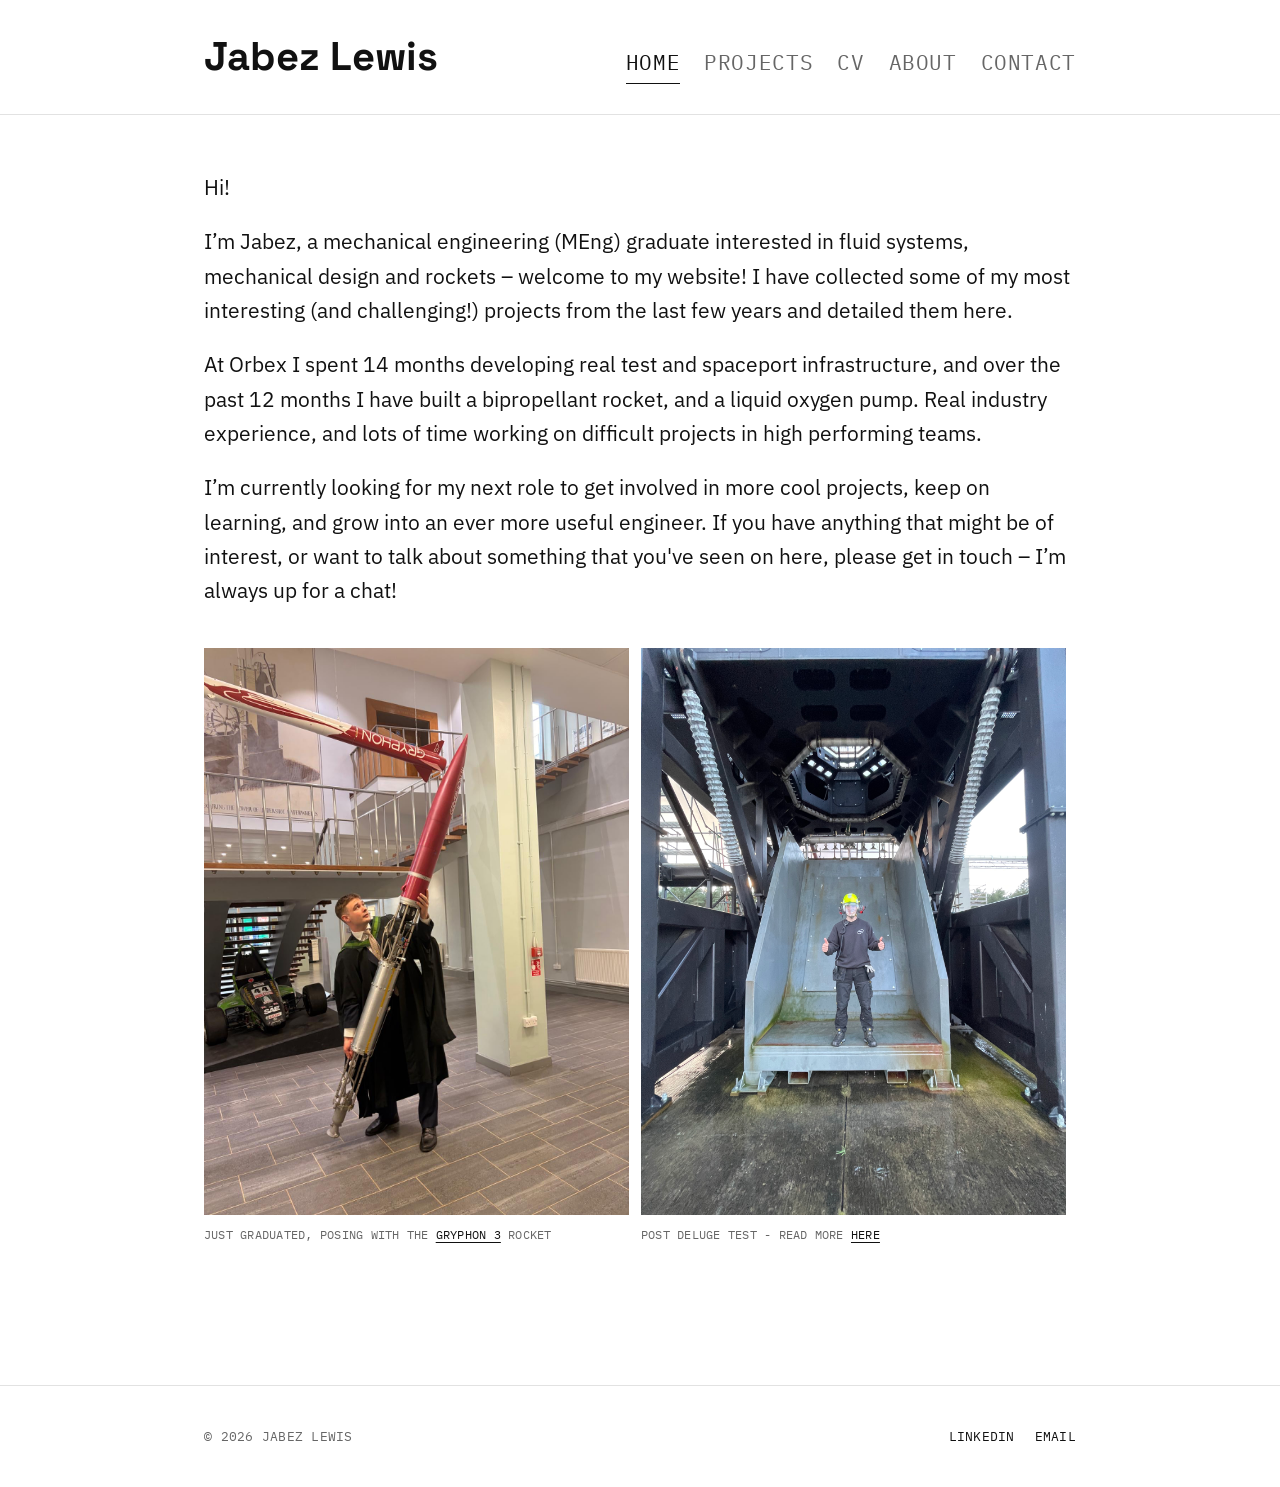
==== index.html @ d2b06310 "initial site upload" ====
<!DOCTYPE html>
<html lang="en">
<head>
<meta charset="UTF-8">
<meta name="viewport" content="width=device-width, initial-scale=1.0">
<title>Jabez Lewis — Mechanical Engineer</title>
<meta name="description" content="Mechanical engineer specialising in propulsion and cryogenic fluid systems.">
<link rel="preconnect" href="https://fonts.googleapis.com">
<link rel="preconnect" href="https://fonts.gstatic.com" crossorigin>
<link href="https://fonts.googleapis.com/css2?family=Space+Grotesk:wght@500;600;700&family=IBM+Plex+Sans:wght@400;500&family=IBM+Plex+Mono:wght@400;500&display=swap" rel="stylesheet">
<link rel="stylesheet" href="styles.css">
</head>
<body>

<header class="site">
  <div class="wrap">
    <a href="index.html" class="brand">Jabez Lewis</a>
    <nav class="primary">
      <a href="index.html" class="active">Home</a>
      <a href="projects.html">Projects</a>
      <a href="cv.html">CV</a>
      <a href="about.html">About</a>
      <a href="contact.html">Contact</a>
    </nav>
  </div>
</header>

<section class="intro">
  <div class="wrap">
    <p>Hi!</p>
    <p>I’m Jabez, a mechanical engineering (MEng) graduate interested in fluid systems, mechanical design and rockets – welcome to my website! I have collected some of my most interesting (and challenging!) projects from the last few years and detailed them here. </p>
    <p> At Orbex I spent 14 months developing real test and spaceport infrastructure, and over the past 12 months I have built a bipropellant rocket, and a liquid oxygen pump. Real industry experience, and lots of time working on difficult projects in high performing teams. </p>
    <p>I’m currently looking for my next role to get involved in more cool projects, keep on learning, and grow into an ever more useful engineer. If you have anything that might be of interest, or want to talk about something that you've seen on here, please get in touch – I’m always up for a chat!</p>
    <div class="photo-row photo-row-natural">
      <figure>
        <img src="images/graduation_rocket.JPG" alt="Jabez Lewis at graduation">
        <figcaption class="caption">Just graduated, posing with the <a href="projects/g3.html">Gryphon 3</a> rocket</figcaption>
      </figure>
      <figure>
        <img src="images/water_deluge_pose.jpg" alt="Jabez Lewis at the deluge system">
        <figcaption class="caption">Post deluge test - read more <a href="cv.html">here</a></figcaption>
      </figure>
    </div>
  </div>
</section>

<footer class="site">
  <div class="wrap">
    <span class="mono">© 2026 Jabez Lewis</span>
    <div class="links mono">
      <a href="https://www.linkedin.com/in/jabezlewis">LinkedIn</a>
      <a href="mailto:me@jabezlewis.com">Email</a>
    </div>
  </div>
</footer>

</body>
</html>
---- styles.css ----
/* ============================================================
   Jabez Lewis — Portfolio
   Black & white. Text-first. No motion, no accent colour.
   Type: Space Grotesk (display) / IBM Plex Sans (body) / IBM Plex Mono (data)
   ============================================================ */

:root {
  --ink: #111111;
  --ink-soft: #666666;
  --paper: #ffffff;
  --line: #e2e2e2;
  --line-strong: #bbbbbb;

  --display: "Space Grotesk", "Arial Narrow", sans-serif;
  --body: "IBM Plex Sans", -apple-system, sans-serif;
  --mono: "IBM Plex Mono", "Courier New", monospace;

  --maxw: 1000px;
  --gutter: clamp(20px, 5vw, 64px);
}

* { box-sizing: border-box; }

body {
  margin: 0;
  background: var(--paper);
  color: var(--ink);
  font-family: var(--body);
  font-size: 16px;
  line-height: 1.65;
  -webkit-font-smoothing: antialiased;
}

h1, h2, h3, h4 {
  font-family: var(--display);
  font-weight: 600;
  line-height: 1.75;
  letter-spacing: -0.01em;
  margin: 0;
  color: var(--ink);
}

a { color: var(--ink); text-decoration: underline; text-underline-offset: 3px; }
a:hover { color: var(--ink-soft); }

a:focus-visible,
button:focus-visible {
  outline: 2px solid var(--ink);
  outline-offset: 3px;
}

.mono {
  font-family: var(--mono);
  font-size: 0.8rem;
  letter-spacing: 0.02em;
  text-transform: uppercase;
  color: var(--ink-soft);
}

.wrap {
  max-width: var(--maxw);
  margin: 0 auto;
  padding: 0 var(--gutter);
}

.wrap.wrap-narrow {
  max-width: 800px;
}

.about-point {
  margin-bottom: 40px;
}

.about-point p {
  margin-bottom: 16px;
}

.content-section .about-point p,
.content-section p.about-intro {
  max-width: none;
}

.photo-row {
  display: flex;
  gap: 12px;
  height: 350px;
}

.photo-row img {
  flex: 1;
  width: 100%;
  height: 100%;
  object-fit: cover;
  display: block;
}

@media (max-width: 600px) {
  .photo-row {
    flex-direction: column;
    height: auto;
  }
  .photo-row img {
    height: 200px;
  }
}

/* ---------- Header / Nav ---------- */

header.site {
  border-bottom: 1px solid var(--line);
  padding: 24px 0;
}

header.site .wrap {
  display: flex;
  justify-content: space-between;
  align-items: baseline;
  flex-wrap: wrap;
  gap: 12px;
  max-width: var(--maxw);
}

.brand {
  font-family: var(--display);
  font-weight: 700;
  font-size: 2.5rem;
  color: var(--ink);
  text-decoration: none;
}
.brand:hover { color: var(--ink); }

nav.primary {
  display: flex;
  gap: 24px;
  flex-wrap: wrap;
}

nav.primary a {
  font-family: var(--mono);
  font-size: 1.3rem;
  letter-spacing: 0.03em;
  text-transform: uppercase;
  color: var(--ink-soft);
  text-decoration: none;
  border-bottom: 1px solid transparent;
  padding-bottom: 3px;
}

nav.primary a:hover,
nav.primary a.active {
  color: var(--ink);
  border-bottom-color: var(--ink);
}

/* ---------- Home: plain text intro ---------- */

.intro {
  padding: clamp(24px, 5vw, 56px) 0 clamp(64px, 12vw, 140px);
}

.intro p {
  font-size: clamp(1.05rem, 2.2vw, 1.3rem);
  margin: 0 0 20px;
}

.intro p:last-child { margin-bottom: 0; }

.intro .photo-row {
  margin-top: 40px;
}

.photo-row-natural {
  height: auto;
}

.photo-row-natural figure {
  flex: 0 0 auto;
  margin: 0;
}

.photo-row-natural img {
  width: 425px;
  height: auto;
  display: block;
  object-fit: unset;
}


.intro-layout {
  display: flex;
  align-items: flex-start;
  gap: 48px;
}

.intro-text {
  flex: 1 1 55%;
}

.intro-image {
  flex: 1 1 45%;
  height: 480px;
  overflow: hidden;
}

.intro-image img {
  width: 100%;
  height: 100%;
  object-fit: cover;
  display: block;
}

@media (max-width: 600px) {
  .intro-layout {
    flex-direction: column;
    align-items: flex-start;
  }
  .intro-image {
    height: 300px;
    width: 100%;
  }
}

.side-layout {
  display: flex;
  align-items: flex-start;
  gap: 48px;
}

.side-layout.reverse {
  flex-direction: row-reverse;
}

.side-text {
  flex: 1 1 40%;
}

.side-image {
  flex: 1 1 60%;
  height: 480px;
  overflow: hidden;
}

.side-image img {
  width: 100%;
  height: 100%;
  object-fit: cover;
  display: block;
}

@media (max-width: 700px) {
  .side-layout,
  .side-layout.reverse {
    flex-direction: column;
    align-items: flex-start;
  }
  .side-image {
    height: 320px;
    width: 100%;
  }
}

/* ---------- Project detail pages: hero / extra photos ---------- */

.caption {
  font-family: var(--mono);
  font-size: 0.75rem;
  letter-spacing: 0.02em;
  text-transform: uppercase;
  color: var(--ink-soft);
  margin-top: 10px;
}

/* All media on project detail pages shares one target width, centred. */
.hero-media,
.extra-photo,
.video-embed {
  width: 100%;
  max-width: 480px;
  margin: 32px auto;
}

.hero-media img,
.extra-photo img {
  width: 100%;
  display: block;
}

.extra-photo .extra-row {
  display: flex;
  flex-direction: column;
  gap: 6px;
}

.extra-photo .extra-row img {
  width: 100%;
  display: block;
}

.video-embed .video-frame {
  position: relative;
  aspect-ratio: 16 / 9;
}

.pdf-scroll {
  width: 100%;
  height: 75vh;
  max-height: 800px;
  overflow-y: auto;
  border: 1px solid var(--line);
  margin: 32px 0;
}

.pdf-scroll img {
  width: 100%;
  display: block;
}

.pdf-scroll img + img {
  border-top: 1px solid var(--line);
}

.video-embed .video-frame iframe {
  position: absolute;
  top: 0;
  left: 0;
  width: 100%;
  height: 100%;
  border: 0;
}

/* ---------- Generic content section ---------- */

.content-section {
  padding: clamp(48px, 8vw, 80px) 0;
}

.content-section h2 {
  font-size: clamp(1.5rem, 3vw, 2rem);
  margin-bottom: 20px;
}

.content-section .lede {
  font-size: 1.02rem;
  color: var(--ink-soft);
  max-width: 60ch;
  margin-bottom: 32px;
}

.content-section p {
  max-width: 62ch;
}

/* ---------- Simple text list (Projects page) ---------- */

.text-list {
  border-top: 1px solid var(--line);
}

.text-list-item {
  display: block;
  padding: 28px 0;
  border-bottom: 1px solid var(--line);
  text-decoration: none;
}

.text-list-item h3 {
  font-size: clamp(1.2rem, 2.4vw, 1.5rem);
  font-weight: 600;
}

.text-list-item:hover h3 { color: var(--ink-soft); }

.text-list-item .meta {
  display: block;
  font-family: var(--mono);
  font-size: 0.75rem;
  text-transform: uppercase;
  letter-spacing: 0.03em;
  color: var(--ink-soft);
  margin-bottom: 6px;
}

.text-list-item p {
  color: var(--ink-soft);
  margin: 8px 0 0;
  max-width: 60ch;
}

/* ---------- Project detail pages ---------- */

.detail-block {
  margin-bottom: 36px;
}

.detail-block h3 {
  font-size: 1.15rem;
  margin-bottom: 10px;
}

.detail-block p {
  color: var(--ink-soft);
  max-width: none;
}

.spec-list {
  list-style: none;
  padding: 0;
  margin: 0;
  max-width: 1000px;
  font-family: var(--mono);
  font-size: 0.85rem;
}

.spec-list li {
  display: flex;
  justify-content: space-between;
  gap: 16px;
  padding: 8px 0;
  border-bottom: 1px solid var(--line);
  color: var(--ink-soft);
}

.spec-list li span.key {
  color: var(--ink);
}


/* ---------- Timeline (CV page, simplified) ---------- */

.timeline {
  border-top: 1px solid var(--line);
}

.timeline-item {
  padding: 28px 0;
  border-bottom: 1px solid var(--line);
}

.timeline-item .when {
  font-family: var(--mono);
  font-size: 0.75rem;
  color: var(--ink-soft);
  text-transform: uppercase;
  letter-spacing: 0.03em;
}

.timeline-item h3 {
  font-size: 1.2rem;
  margin-top: 6px;
}

.timeline-item .org {
  color: var(--ink-soft);
  font-size: 0.95rem;
  margin-top: 2px;
}

.timeline-item p.summary {
  margin: 10px 0 0;
  color: var(--ink-soft);
  max-width: 62ch;
}

/* ---------- Skills row (project detail pages) ---------- */

.skills-row {
  display: flex;
  flex-wrap: wrap;
  gap: 8px;
  margin: 0 0 32px;
}

.skill-tag {
  font-family: var(--mono);
  font-size: 0.72rem;
  letter-spacing: 0.02em;
  text-transform: uppercase;
  color: var(--ink-soft);
  border: 1px solid var(--line-strong);
  padding: 5px 10px;
}

/* ---------- Back link ---------- */

.back-link {
  display: block; 
  font-family: var(--mono);
  font-size: 0.78rem;
  text-transform: uppercase;
  letter-spacing: 0.03em;
  color: var(--ink-soft);
  text-decoration: none;
  margin-bottom: 15px;
}

.back-link:hover { color: var(--ink); }

/* ---------- Footer ---------- */

footer.site {
  border-top: 1px solid var(--line);
  padding: 40px 0;
}

footer.site .wrap {
  display: flex;
  justify-content: space-between;
  align-items: center;
  flex-wrap: wrap;
  gap: 16px;
  max-width: var(--maxw);
}

footer.site .links {
  display: flex;
  gap: 20px;
}

footer.site a { text-decoration: none; }
footer.site a:hover { color: var(--ink-soft); }

/* ---------- Contact page ---------- */

.contact-list {
  border-top: 1px solid var(--line);
}

.contact-row {
  display: flex;
  justify-content: space-between;
  align-items: center;
  padding: 20px 0;
  border-bottom: 1px solid var(--line);
}

.contact-row .label {
  font-family: var(--mono);
  font-size: 0.75rem;
  text-transform: uppercase;
  color: var(--ink-soft);
}

.contact-row .value {
  font-family: var(--display);
  font-size: 1.1rem;
  text-decoration: none;
}

.contact-row a.value:hover { color: var(--ink-soft); }

/* ---------- Responsive ---------- */

@media (max-width: 600px) {
  header.site .wrap { flex-direction: column; align-items: flex-start; }
  nav.primary { gap: 16px; }
  .contact-row { flex-direction: column; align-items: flex-start; gap: 4px; }
}
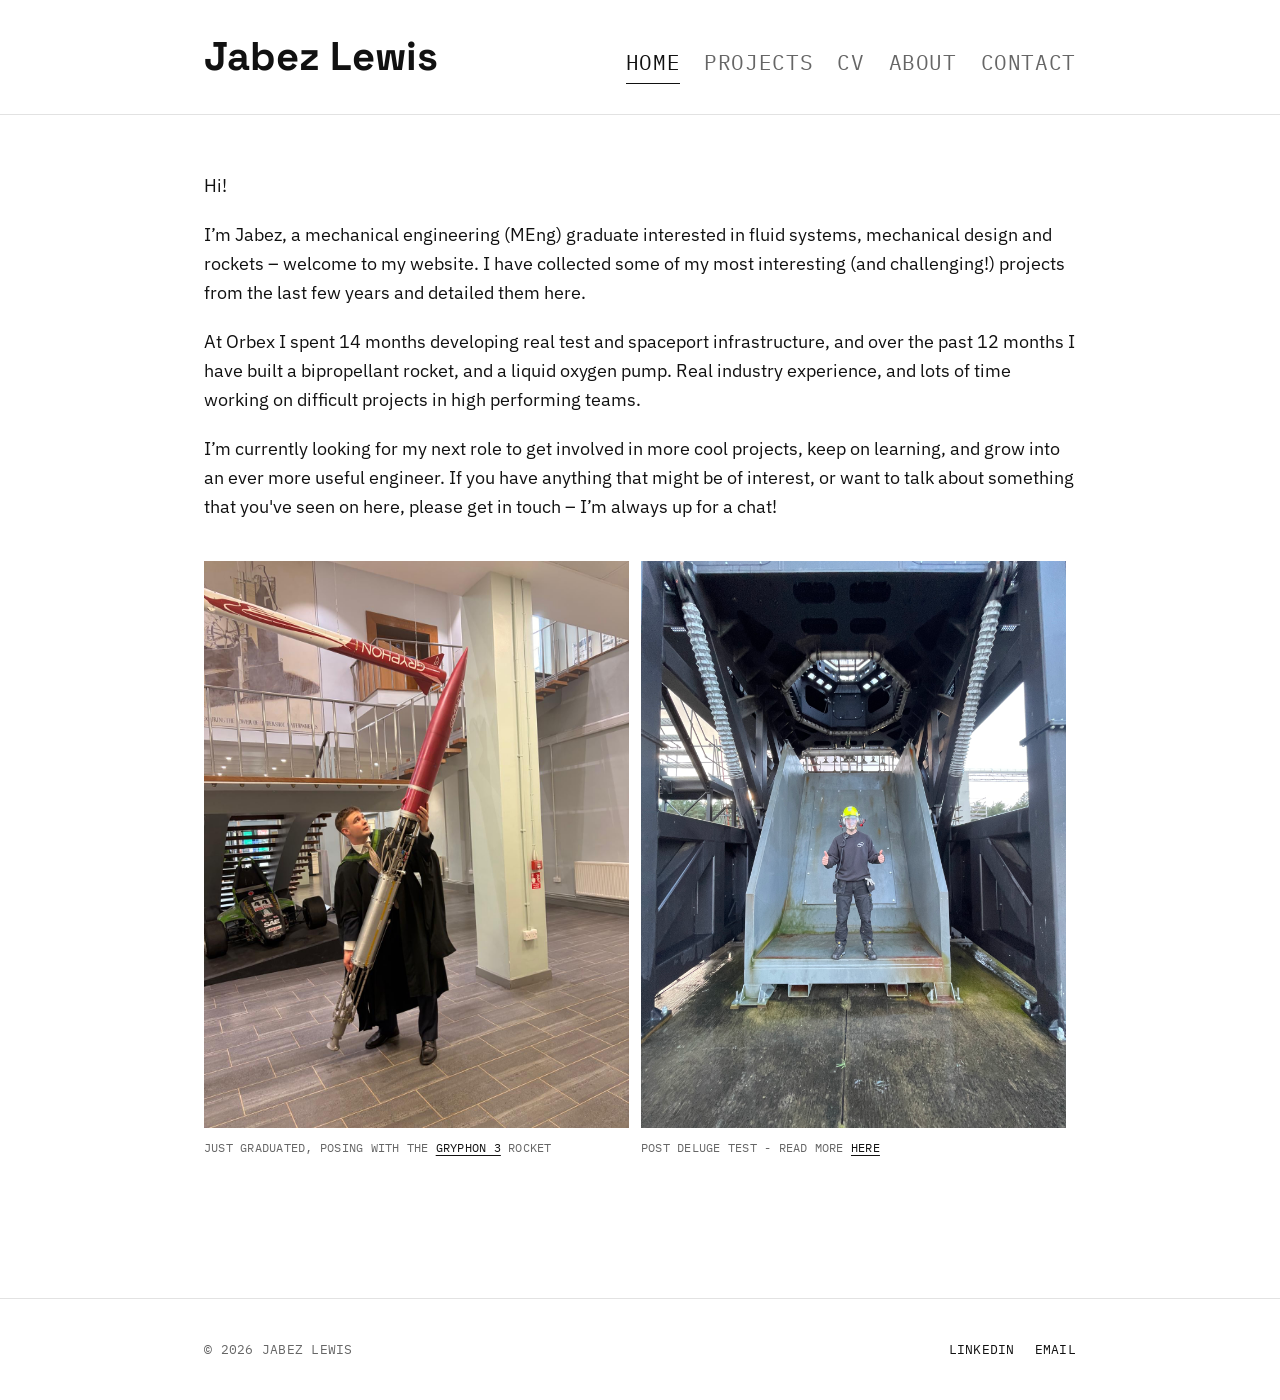
==== commit 28ae2d87: "updated text" ====
--- a/index.html
+++ b/index.html
@@ -28,7 +28,7 @@
 <section class="intro">
   <div class="wrap">
     <p>Hi!</p>
-    <p>I’m Jabez, a mechanical engineering (MEng) graduate interested in fluid systems, mechanical design and rockets – welcome to my website! I have collected some of my most interesting (and challenging!) projects from the last few years and detailed them here. </p>
+    <p>I’m Jabez, a mechanical engineering (MEng) graduate interested in fluid systems, mechanical design and rockets – welcome to my website. I have collected some of my most interesting (and challenging!) projects from the last few years and detailed them here. </p>
     <p> At Orbex I spent 14 months developing real test and spaceport infrastructure, and over the past 12 months I have built a bipropellant rocket, and a liquid oxygen pump. Real industry experience, and lots of time working on difficult projects in high performing teams. </p>
     <p>I’m currently looking for my next role to get involved in more cool projects, keep on learning, and grow into an ever more useful engineer. If you have anything that might be of interest, or want to talk about something that you've seen on here, please get in touch – I’m always up for a chat!</p>
     <div class="photo-row photo-row-natural">
--- a/styles.css
+++ b/styles.css
@@ -159,7 +159,7 @@
 }
 
 .intro p {
-  font-size: clamp(1.05rem, 2.2vw, 1.3rem);
+  font-size: clamp(0.95rem, 1.8vw, 1.1rem);
   margin: 0 0 20px;
 }
 
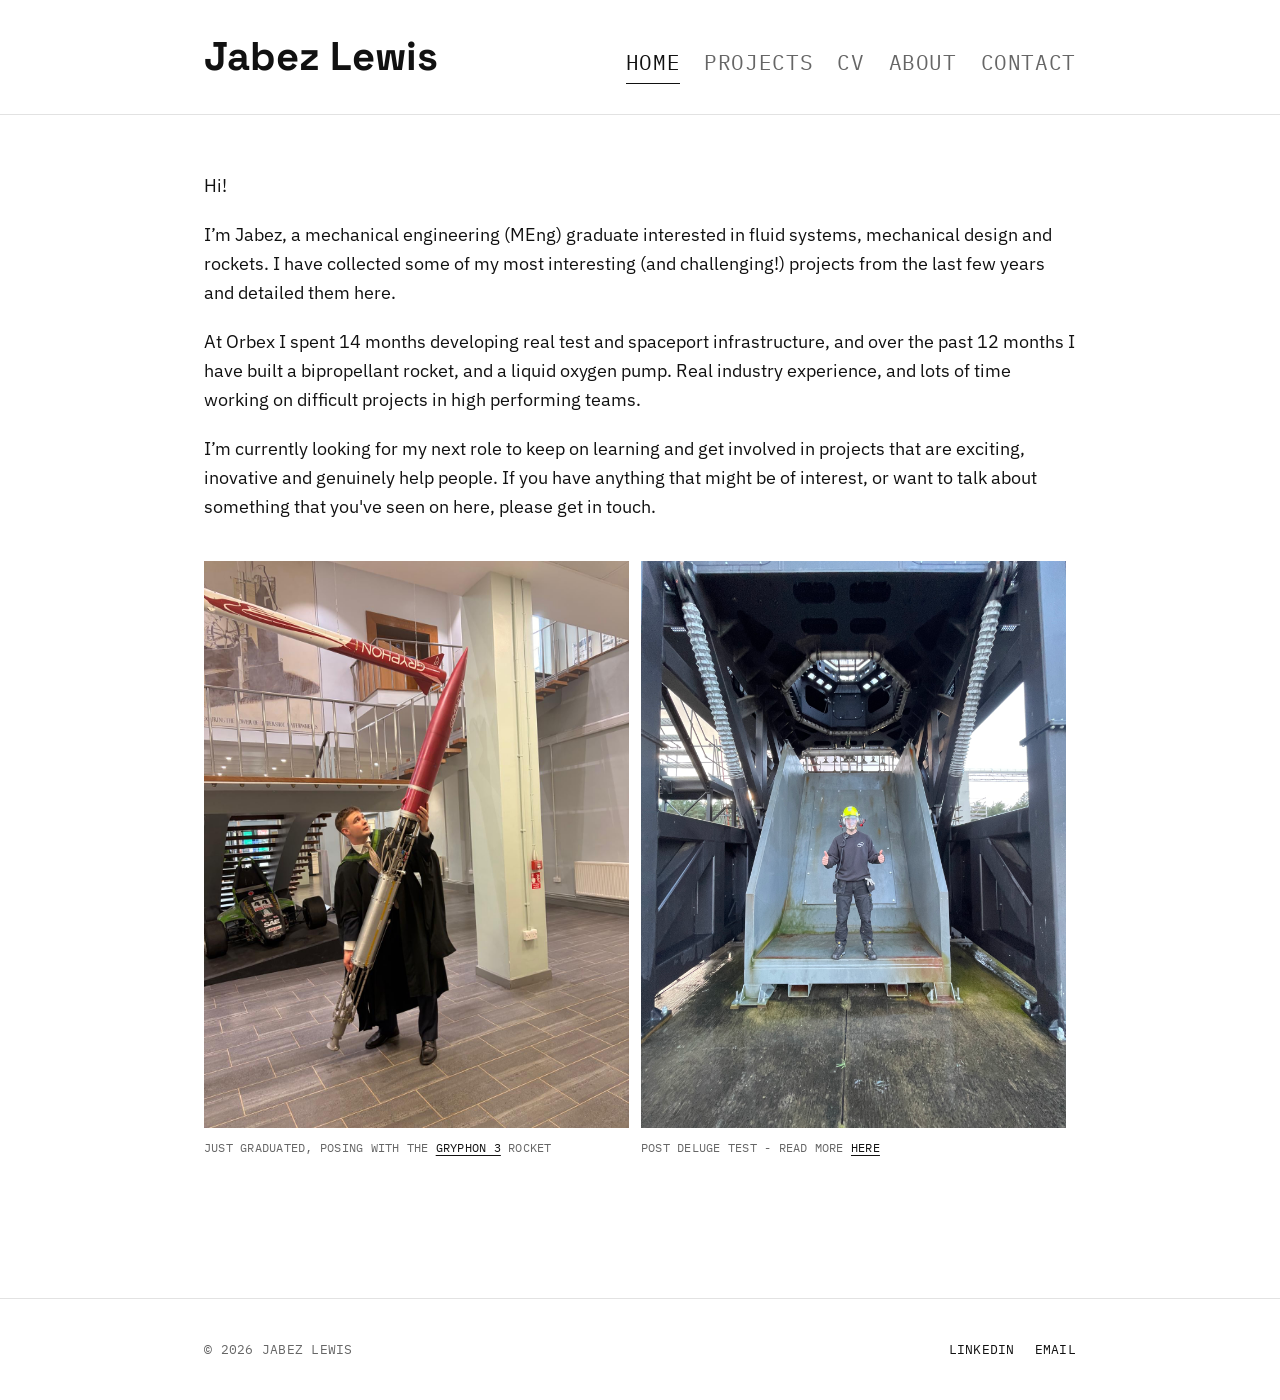
==== commit 0495b8c9: "website update" ====
--- a/index.html
+++ b/index.html
@@ -28,9 +28,9 @@
 <section class="intro">
   <div class="wrap">
     <p>Hi!</p>
-    <p>I’m Jabez, a mechanical engineering (MEng) graduate interested in fluid systems, mechanical design and rockets – welcome to my website. I have collected some of my most interesting (and challenging!) projects from the last few years and detailed them here. </p>
+    <p>I’m Jabez, a mechanical engineering (MEng) graduate interested in fluid systems, mechanical design and rockets. I have collected some of my most interesting (and challenging!) projects from the last few years and detailed them here. </p>
     <p> At Orbex I spent 14 months developing real test and spaceport infrastructure, and over the past 12 months I have built a bipropellant rocket, and a liquid oxygen pump. Real industry experience, and lots of time working on difficult projects in high performing teams. </p>
-    <p>I’m currently looking for my next role to get involved in more cool projects, keep on learning, and grow into an ever more useful engineer. If you have anything that might be of interest, or want to talk about something that you've seen on here, please get in touch – I’m always up for a chat!</p>
+    <p>I’m currently looking for my next role to keep on learning and get involved in projects that are exciting, inovative and genuinely help people. If you have anything that might be of interest, or want to talk about something that you've seen on here, please get in touch.</p>
     <div class="photo-row photo-row-natural">
       <figure>
         <img src="images/graduation_rocket.JPG" alt="Jabez Lewis at graduation">
--- a/styles.css
+++ b/styles.css
@@ -336,13 +336,15 @@
 
 .content-section h2 {
   font-size: clamp(1.5rem, 3vw, 2rem);
-  margin-bottom: 20px;
+  line-height: 1.15;
+  margin-bottom: 8px;
 }
 
 .content-section .lede {
   font-size: 1.02rem;
   color: var(--ink-soft);
   max-width: 60ch;
+  margin-top: 0;
   margin-bottom: 32px;
 }
 
